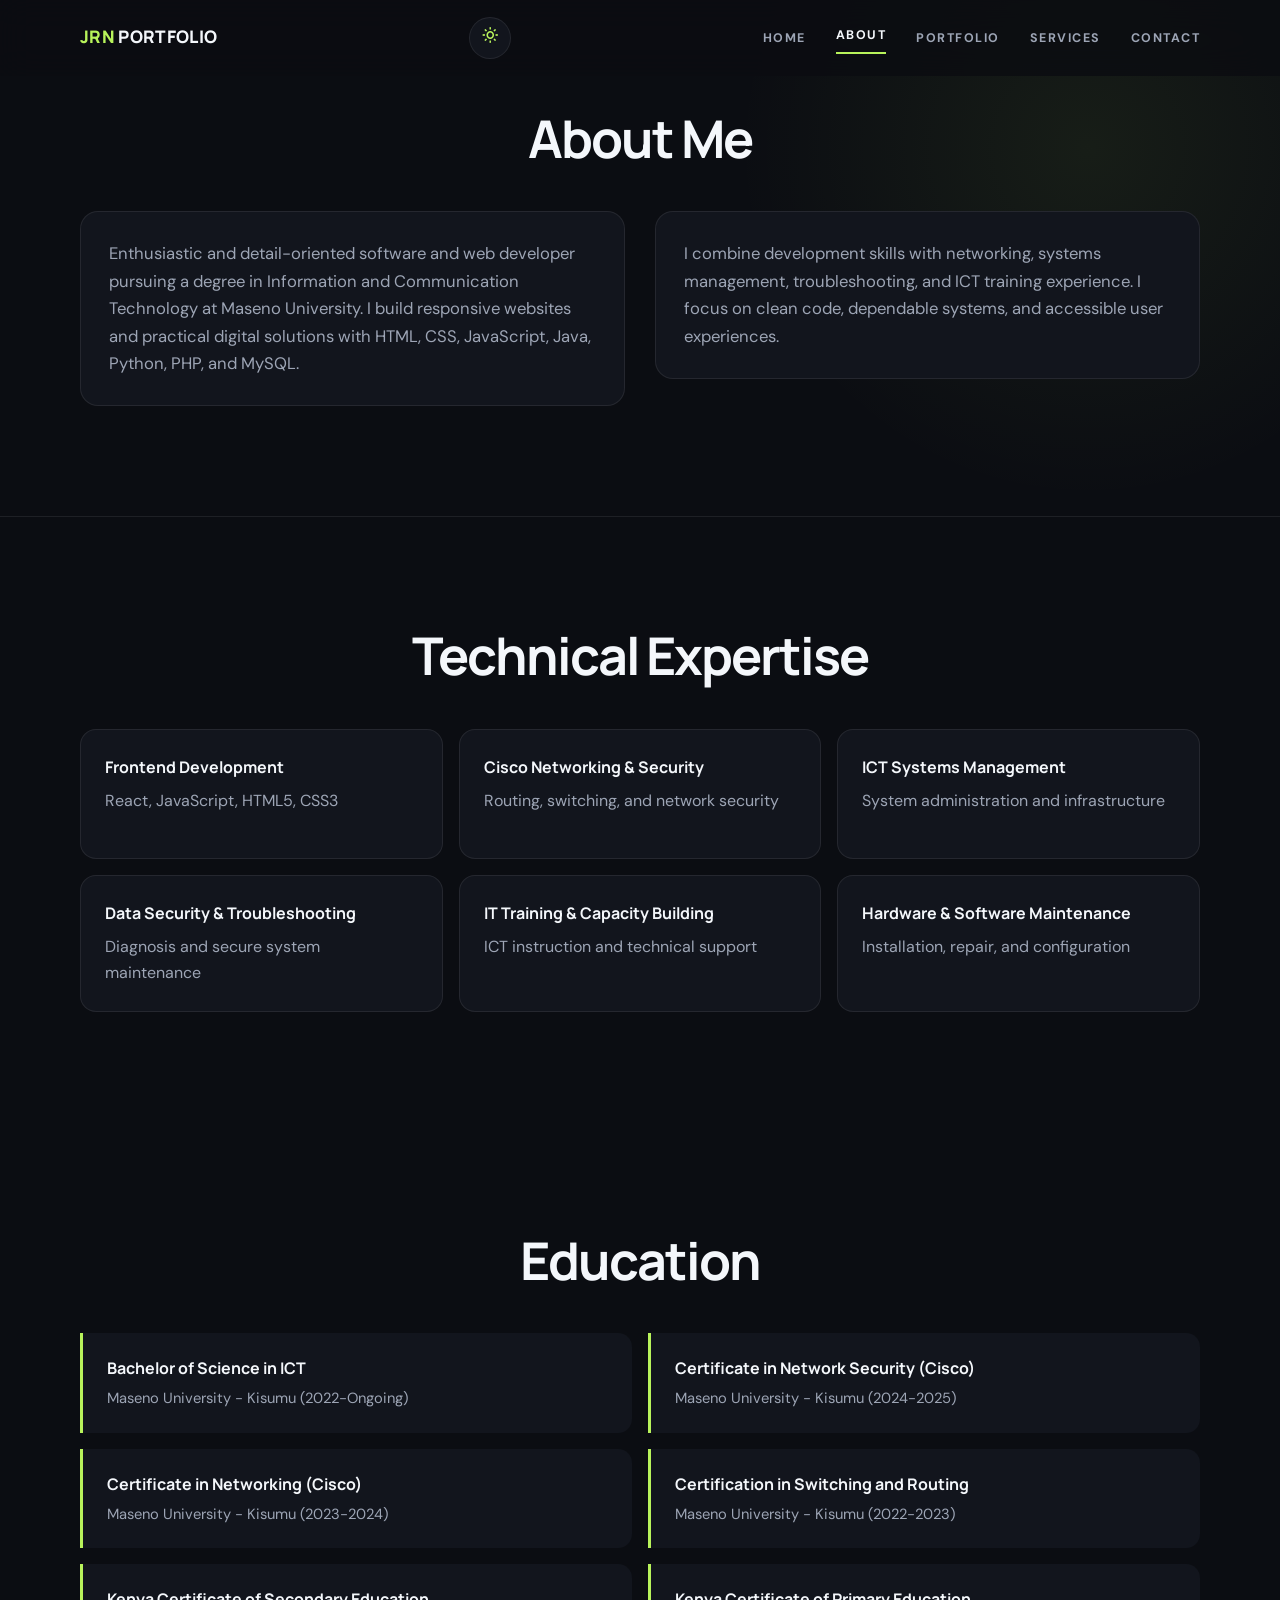
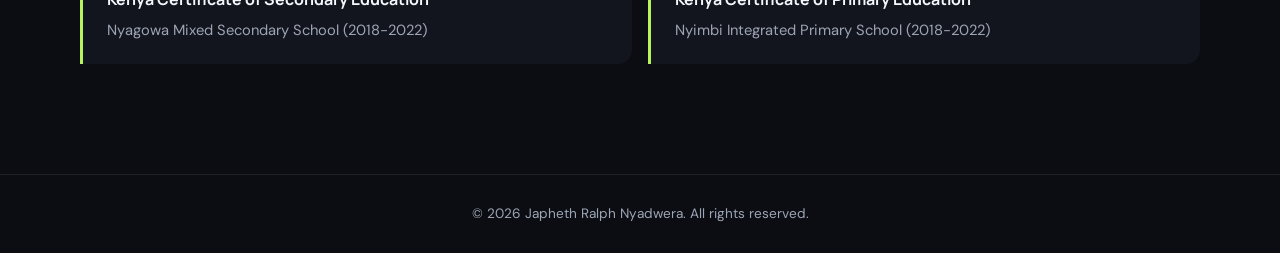
==== about.html @ 7f47b4f3 "Publish multipage portfolio site Add the separate portfolio pages, project gallery, shared interacti" ====
<!DOCTYPE html>
<html lang="en">
<head>
    <meta charset="UTF-8">
    <meta name="viewport" content="width=device-width, initial-scale=1.0">
    <title>About - Japheth Ralph Nyadwera</title>
    <meta name="description" content="Learn about Japheth Ralph Nyadwera's ICT studies, technical expertise, and education.">
    <meta name="theme-color" content="#0b0d12">
    <meta name="color-scheme" content="dark light">
    <link rel="icon" href="assets/favicon.svg" type="image/svg+xml">
    <link href="https://unpkg.com/boxicons@2.1.4/css/boxicons.min.css" rel="stylesheet">
    <link rel="stylesheet" href="style.css">
</head>
<body>
    <a class="skip-link" href="#main-content">Skip to content</a>
    <header>
        <div class="container">
            <a class="logo" href="index.html"><span class="logo-highlight">JRN</span> PORTFOLIO</a>
            <button class="theme-toggle" type="button" aria-label="Switch to light theme" aria-pressed="false"><i class="bx bx-sun" aria-hidden="true"></i></button>
            <nav>
                <button class="hamburger" type="button" aria-label="Open navigation" aria-expanded="false"><span></span><span></span><span></span></button>
                <ul class="nav-links">
                    <li><a href="index.html">HOME</a></li><li class="active"><a href="about.html" aria-current="page">ABOUT</a></li><li><a href="portfolio.html">PORTFOLIO</a></li><li><a href="services.html">SERVICES</a></li><li><a href="contact.html">CONTACT</a></li>
                </ul>
            </nav>
        </div>
    </header>
    <main id="main-content">
        <section class="section about-section">
            <div class="container">
                <h1 class="page-title">About Me</h1>
                <div class="about-content">
                    <p>Enthusiastic and detail-oriented software and web developer pursuing a degree in Information and Communication Technology at Maseno University. I build responsive websites and practical digital solutions with HTML, CSS, JavaScript, Java, Python, PHP, and MySQL.</p>
                    <p>I combine development skills with networking, systems management, troubleshooting, and ICT training experience. I focus on clean code, dependable systems, and accessible user experiences.</p>
                </div>
            </div>
        </section>
        <section class="section technical-expertise">
            <div class="container">
                <h2>Technical Expertise</h2>
                <div class="skills-list">
                    <div class="skill-item"><h3>Frontend Development</h3><p>React, JavaScript, HTML5, CSS3</p></div>
                    <div class="skill-item"><h3>Cisco Networking &amp; Security</h3><p>Routing, switching, and network security</p></div>
                    <div class="skill-item"><h3>ICT Systems Management</h3><p>System administration and infrastructure</p></div>
                    <div class="skill-item"><h3>Data Security &amp; Troubleshooting</h3><p>Diagnosis and secure system maintenance</p></div>
                    <div class="skill-item"><h3>IT Training &amp; Capacity Building</h3><p>ICT instruction and technical support</p></div>
                    <div class="skill-item"><h3>Hardware &amp; Software Maintenance</h3><p>Installation, repair, and configuration</p></div>
                </div>
            </div>
        </section>
        <section class="section education">
            <div class="container">
                <h2>Education</h2>
                <ul class="education-list">
                    <li><strong>Bachelor of Science in ICT</strong><p>Maseno University - Kisumu (2022-Ongoing)</p></li>
                    <li><strong>Certificate in Network Security (Cisco)</strong><p>Maseno University - Kisumu (2024-2025)</p></li>
                    <li><strong>Certificate in Networking (Cisco)</strong><p>Maseno University - Kisumu (2023-2024)</p></li>
                    <li><strong>Certification in Switching and Routing</strong><p>Maseno University - Kisumu (2022-2023)</p></li>
                    <li><strong>Kenya Certificate of Secondary Education</strong><p>Nyagowa Mixed Secondary School (2018-2022)</p></li>
                    <li><strong>Kenya Certificate of Primary Education</strong><p>Nyimbi Integrated Primary School (2018-2022)</p></li>
                </ul>
            </div>
        </section>
    </main>
    <footer><div class="container">&copy; <span id="year"></span> Japheth Ralph Nyadwera. All rights reserved.</div></footer>
    <button class="back-to-top" type="button" aria-label="Back to top" title="Back to top" hidden><i class="bx bx-up-arrow-alt" aria-hidden="true"></i></button>
    <script src="script.js"></script>
</body>
</html>
---- style.css ----
@import url('https://fonts.googleapis.com/css2?family=DM+Sans:wght@400;500;600;700&family=Manrope:wght@600;700;800&display=swap');

:root {
  --bg: #0b0d12;
  --surface: #12151d;
  --surface-2: #171b24;
  --text: #f4f7fb;
  --muted: #9da5b5;
  --accent: #b8f35b;
  --accent-2: #74d7b5;
  --border: rgba(255, 255, 255, 0.08);
  --header-height: 76px;
  --shadow: 0 20px 60px rgba(0, 0, 0, 0.28);
}

[data-theme="light"] {
  --bg: #f4f6f1;
  --surface: #ffffff;
  --surface-2: #edf0e8;
  --text: #192119;
  --muted: #566254;
  --accent: #527d16;
  --accent-2: #19745d;
  --border: rgba(25, 33, 25, 0.12);
  --shadow: 0 20px 60px rgba(25, 33, 25, 0.12);
}

* {
  box-sizing: border-box;
  margin: 0;
  padding: 0;
}

html {
  scroll-behavior: smooth;
  scroll-padding-top: var(--header-height);
}

body {
  background:
    radial-gradient(circle at 85% 8%, rgba(184, 243, 91, 0.07), transparent 22rem),
    var(--bg);
  color: var(--text);
  font-family: 'DM Sans', sans-serif;
  line-height: 1.65;
}

body.menu-open {
  overflow: hidden;
}

a {
  color: inherit;
  text-decoration: none;
}

button,
input,
textarea {
  font: inherit;
}

:focus-visible {
  outline: 3px solid var(--accent);
  outline-offset: 4px;
}

img {
  display: block;
  max-width: 100%;
}

.container {
  width: min(1120px, calc(100% - 40px));
  margin-inline: auto;
}

header {
  position: fixed;
  inset: 0 0 auto;
  z-index: 100;
  height: var(--header-height);
  background: rgba(11, 13, 18, 0.82);
  border-bottom: 1px solid transparent;
  backdrop-filter: blur(16px);
  transition: 0.3s ease;
}

header.scrolled {
  border-bottom-color: var(--border);
}

[data-theme="light"] header {
  background: rgba(244, 246, 241, 0.88);
}

header .container {
  height: 100%;
  display: flex;
  align-items: center;
  justify-content: space-between;
}

.logo {
  font-family: 'Manrope', sans-serif;
  font-size: 1.08rem;
  font-weight: 800;
  letter-spacing: 0.02em;
}

.logo-highlight,
.heading span,
.name-highlight {
  color: var(--accent);
}

.nav-links {
  display: flex;
  align-items: center;
  gap: 30px;
  list-style: none;
}

.nav-links a {
  color: var(--muted);
  font-size: 0.78rem;
  font-weight: 700;
  letter-spacing: 0.12em;
  transition: color 0.25s ease;
}

.nav-links a:hover,
.nav-links li.active a {
  color: var(--text);
}

.nav-links li.active a::after {
  content: '';
  display: block;
  width: 100%;
  height: 2px;
  margin-top: 5px;
  background: var(--accent);
}

.hamburger {
  display: none;
  width: 42px;
  height: 42px;
  border: 1px solid var(--border);
  border-radius: 50%;
  background: transparent;
  cursor: pointer;
}

.theme-toggle {
  width: 42px;
  height: 42px;
  flex: 0 0 42px;
  border: 1px solid var(--border);
  border-radius: 50%;
  background: var(--surface);
  color: var(--accent);
  font-size: 1.15rem;
  cursor: pointer;
  transition: 0.25s ease;
}

.theme-toggle:hover {
  border-color: var(--accent);
  transform: translateY(-2px);
}

.back-to-top {
  position: fixed;
  right: 24px;
  bottom: 24px;
  z-index: 90;
  width: 48px;
  height: 48px;
  border: 1px solid var(--border);
  border-radius: 50%;
  background: var(--accent);
  color: #11140d;
  font-size: 1.5rem;
  box-shadow: var(--shadow);
  cursor: pointer;
  transition: transform 0.2s ease, box-shadow 0.2s ease;
}

.back-to-top:hover {
  transform: translateY(-3px);
  box-shadow: 0 12px 30px rgba(0, 0, 0, 0.2);
}

.back-to-top[hidden] {
  display: none;
}

[data-theme="light"] .back-to-top {
  color: #fff;
}

.hamburger span {
  display: block;
  width: 18px;
  height: 2px;
  margin: 4px auto;
  background: var(--text);
  transition: 0.3s ease;
}

.section {
  padding: 110px 0;
}

.section h2,
.heading,
.page-title {
  margin-bottom: 44px;
  font-family: 'Manrope', sans-serif;
  font-size: clamp(2rem, 5vw, 3.25rem);
  line-height: 1.1;
  letter-spacing: -0.04em;
  text-align: center;
}

#home {
  min-height: 100vh;
  display: grid;
  align-items: center;
  padding-top: calc(var(--header-height) + 65px);
  padding-bottom: 65px;
}

.hero {
  display: grid;
  grid-template-columns: minmax(0, 1.15fr) minmax(280px, 0.75fr);
  align-items: center;
  gap: clamp(50px, 8vw, 100px);
}

.hero-content {
  max-width: 670px;
}

.eyebrow {
  display: inline-flex;
  align-items: center;
  gap: 10px;
  margin-bottom: 18px;
  color: var(--accent);
  font-size: 0.78rem;
  font-weight: 700;
  letter-spacing: 0.16em;
  text-transform: uppercase;
}

.eyebrow::before {
  content: '';
  width: 34px;
  height: 1px;
  background: var(--accent);
}

.name {
  max-width: 760px;
  margin-bottom: 14px;
  font-family: 'Manrope', sans-serif;
  font-size: clamp(3rem, 7vw, 6.2rem);
  line-height: 0.94;
  letter-spacing: -0.065em;
}

.title {
  margin-bottom: 24px;
  color: var(--accent-2);
  font-family: 'Manrope', sans-serif;
  font-size: clamp(1.15rem, 2vw, 1.55rem);
}

.bio,
.about-content p {
  max-width: 620px;
  color: var(--muted);
  font-size: 1.04rem;
}

.action-buttons {
  display: flex;
  align-items: center;
  gap: 14px;
  margin-top: 32px;
}

.cv-button,
.btn {
  display: inline-flex;
  align-items: center;
  justify-content: center;
  min-height: 48px;
  padding: 12px 22px;
  border: 1px solid var(--accent);
  border-radius: 999px;
  background: var(--accent);
  color: #11140d;
  font-size: 0.92rem;
  font-weight: 700;
  transition: 0.25s ease;
}

.cv-button i {
  margin-left: 8px;
  font-size: 1.1rem;
}

.cv-button:hover,
.btn:hover {
  transform: translateY(-3px);
  box-shadow: 0 12px 30px rgba(184, 243, 91, 0.16);
}

.profile-image-container {
  position: relative;
  max-width: 400px;
  justify-self: end;
}

.profile-image-container::before,
.profile-image-container::after {
  content: '';
  position: absolute;
  z-index: -1;
  border: 1px solid rgba(184, 243, 91, 0.32);
  border-radius: 30px;
}

.profile-image-container::before {
  inset: -16px 16px 16px -16px;
}

.profile-image-container::after {
  width: 90px;
  height: 90px;
  right: -38px;
  bottom: -32px;
  border-radius: 50%;
  background: var(--accent);
  opacity: 0.12;
}

.image-wrapper {
  overflow: hidden;
  border: 1px solid var(--border);
  border-radius: 28px;
  background: var(--surface);
  box-shadow: var(--shadow);
}

.profile-image {
  aspect-ratio: 4 / 5;
  width: 100%;
  object-fit: cover;
  object-position: center 20%;
  filter: saturate(0.88) contrast(1.03);
}

#home > .social-media {
  position: absolute;
  right: 28px;
  bottom: 28px;
  z-index: 2;
  display: flex;
  flex-direction: column;
  gap: 8px;
}

.social-media a,
.social-links a {
  display: inline-grid;
  width: 42px;
  height: 42px;
  place-items: center;
  border: 1px solid var(--border);
  border-radius: 50%;
  color: var(--muted);
  transition: 0.25s ease;
}

.social-media a:hover,
.social-links a:hover {
  border-color: var(--accent);
  color: var(--accent);
  transform: translateY(-3px);
}

.about-section {
  border-bottom: 1px solid var(--border);
}

.about-content {
  display: grid;
  grid-template-columns: 1fr 1fr;
  gap: 30px;
  align-items: start;
}

.about-content p {
  max-width: none;
  margin: 0;
  padding: 28px;
  border: 1px solid var(--border);
  border-radius: 18px;
  background: var(--surface);
}

.skills-list {
  display: grid;
  grid-template-columns: repeat(3, 1fr);
  gap: 16px;
}

.skill-item {
  min-height: 130px;
  padding: 24px;
  border: 1px solid var(--border);
  border-radius: 16px;
  background: var(--surface);
  transition: 0.25s ease;
}

.skill-item:hover {
  border-color: rgba(184, 243, 91, 0.35);
  transform: translateY(-4px);
}

.skill-item h3 {
  font-family: 'Manrope', sans-serif;
  font-size: 1rem;
}

.skill-item p {
  margin-top: 8px;
  color: var(--muted);
}

.education-list {
  display: grid;
  grid-template-columns: repeat(2, 1fr);
  gap: 16px;
  list-style: none;
}

.education-list li {
  padding: 22px 24px;
  border-left: 3px solid var(--accent);
  border-radius: 0 14px 14px 0;
  background: var(--surface);
}

.education-list strong {
  display: block;
  margin-bottom: 5px;
  font-family: 'Manrope', sans-serif;
}

.education-list p {
  color: var(--muted);
  font-size: 0.92rem;
}

.projects {
  background: var(--surface);
  border-block: 1px solid var(--border);
}

.section-subtitle {
  margin: -30px 0 44px;
  color: var(--muted);
  text-align: center;
}

.project-profile-link {
  margin-bottom: 24px;
}

.project-empty-state {
  margin: 24px 0;
  color: var(--muted);
  text-align: center;
}

.project-card {
  display: grid;
  grid-template-columns: 1fr;
  margin-bottom: 20px;
  border: 1px solid var(--border);
  border-radius: 20px;
  background: var(--bg);
  overflow: hidden;
  transition: 0.25s ease;
}

.project-grid {
  display: grid;
  grid-template-columns: repeat(2, minmax(0, 1fr));
  gap: 18px;
}

.project-grid .project-card {
  min-width: 0;
  margin: 0;
  padding: 0;
  display: flex;
  flex-direction: column;
}

.project-grid .project-card > h3,
.project-grid .project-card > .project-description,
.project-grid .project-card > .project-details,
.project-grid .project-card > .tech-tags {
  margin-right: 24px;
  margin-left: 24px;
}

.project-grid .project-card > h3 {
  margin-bottom: 8px;
  font-family: 'Manrope', sans-serif;
  font-size: clamp(1.25rem, 2.5vw, 1.65rem);
  letter-spacing: -0.03em;
}

.project-grid .project-card > .project-details {
  margin-top: 16px;
  margin-bottom: 16px;
}

.project-grid .project-links {
  margin: auto 24px 24px;
  padding-top: 18px;
}

.project-grid .project-preview {
  width: 100%;
  margin-bottom: 24px;
}

.preview-nutrition.has-screenshot img {
  object-position: center bottom;
}

.project-preview {
  position: relative;
  height: 210px;
  display: grid;
  place-items: center;
  overflow: hidden;
  border-bottom: 1px solid var(--border);
  background:
    linear-gradient(145deg, rgba(184, 243, 91, 0.16), transparent 42%),
    linear-gradient(135deg, #171c25, #0d1017);
}

.project-preview::before {
  content: '';
  position: absolute;
  width: 72%;
  height: 66%;
  border: 1px solid rgba(255, 255, 255, 0.11);
  border-radius: 12px;
  background:
    linear-gradient(90deg, transparent 0 12%, rgba(255, 255, 255, 0.06) 12% 16%, transparent 16%),
    linear-gradient(#202630, #151922);
  box-shadow: 0 24px 45px rgba(0, 0, 0, 0.38);
  transform: perspective(700px) rotateY(-8deg) rotateX(3deg);
}

.project-preview::after {
  content: '';
  position: absolute;
  width: 42%;
  height: 7px;
  border-radius: 999px;
  background: var(--accent);
  box-shadow: 0 24px 0 rgba(184, 243, 91, 0.22), 0 48px 0 rgba(255, 255, 255, 0.09);
  transform: translate(-22%, -28%);
}

.project-preview i {
  position: relative;
  z-index: 2;
  width: 58px;
  height: 58px;
  display: grid;
  place-items: center;
  margin-left: 58%;
  margin-top: -55px;
  border: 1px solid rgba(255, 255, 255, 0.12);
  border-radius: 14px;
  background: rgba(11, 13, 18, 0.82);
  color: var(--accent);
  font-size: 1.7rem;
  box-shadow: 0 12px 30px rgba(0, 0, 0, 0.35);
}

.project-preview img {
  position: absolute;
  inset: 0;
  z-index: 1;
  width: 100%;
  height: 100%;
  object-fit: cover;
  object-position: top center;
  opacity: 1;
  filter: none;
  mix-blend-mode: normal;
}

.project-preview i {
  z-index: 2;
}

.project-preview.has-screenshot::before,
.project-preview.has-screenshot::after {
  display: none;
}

.project-preview.has-screenshot i {
  display: none;
}

.project-filters {
  display: grid;
  grid-template-columns: minmax(220px, 1fr) auto;
  gap: 16px;
  align-items: center;
  margin: 30px 0 24px;
}

.project-search {
  width: 100%;
  min-height: 48px;
  padding: 12px 16px;
  border: 1px solid var(--border);
  border-radius: 12px;
  background: var(--bg);
  color: var(--text);
}

.project-filter-buttons {
  display: flex;
  flex-wrap: wrap;
  gap: 8px;
}

.project-filter {
  min-height: 42px;
  padding: 9px 14px;
  border: 1px solid var(--border);
  border-radius: 999px;
  background: transparent;
  color: var(--muted);
  cursor: pointer;
  transition: 0.2s ease;
}

.project-filter:hover,
.project-filter[aria-pressed="true"] {
  border-color: var(--accent);
  background: rgba(184, 243, 91, 0.1);
  color: var(--accent);
}

.project-result-count {
  min-height: 24px;
  margin-bottom: 14px;
  color: var(--muted);
  font-size: 0.9rem;
}

.project-card[hidden] {
  display: none;
}

.project-demo-note {
  align-self: center;
  color: var(--muted);
  font-size: 0.82rem;
}

.form-note {
  color: var(--muted);
  font-size: 0.88rem;
}

.skip-link {
  position: fixed;
  top: 8px;
  left: 8px;
  z-index: 200;
  padding: 10px 14px;
  border-radius: 8px;
  background: var(--accent);
  color: #11140d;
  transform: translateY(-150%);
}

.skip-link:focus {
  transform: translateY(0);
}

.sr-only {
  position: absolute;
  width: 1px;
  height: 1px;
  padding: 0;
  margin: -1px;
  overflow: hidden;
  clip: rect(0, 0, 0, 0);
  white-space: nowrap;
  border: 0;
}

.preview-rental { background: linear-gradient(145deg, rgba(116, 215, 181, 0.18), transparent 46%), linear-gradient(135deg, #172027, #0c1015); }
.preview-digital { background: linear-gradient(145deg, rgba(110, 132, 255, 0.18), transparent 46%), linear-gradient(135deg, #19182a, #0d0e16); }
.preview-alert { background: linear-gradient(145deg, rgba(255, 177, 92, 0.16), transparent 46%), linear-gradient(135deg, #251e16, #11100d); }
.preview-wifi { background: linear-gradient(145deg, rgba(71, 184, 255, 0.16), transparent 46%), linear-gradient(135deg, #15232b, #0c1014); }
.preview-housing { background: linear-gradient(145deg, rgba(184, 243, 91, 0.18), transparent 46%), linear-gradient(135deg, #1b2518, #0d110c); }
.preview-auth { background: linear-gradient(145deg, rgba(216, 124, 255, 0.16), transparent 46%), linear-gradient(135deg, #231829, #100d14); }
.preview-websites { background: linear-gradient(145deg, rgba(255, 105, 145, 0.16), transparent 46%), linear-gradient(135deg, #26171d, #110d10); }
.preview-nutrition { background: linear-gradient(145deg, rgba(255, 190, 92, 0.19), transparent 46%), linear-gradient(135deg, #252216, #11110c); }
.preview-attendance { background: linear-gradient(145deg, rgba(97, 214, 196, 0.17), transparent 46%), linear-gradient(135deg, #162622, #0c100f); }
.preview-portfolio { background: linear-gradient(145deg, rgba(184, 243, 91, 0.18), transparent 46%), linear-gradient(135deg, #1a2118, #0d100c); }

.project-card:hover {
  border-color: rgba(184, 243, 91, 0.28);
  transform: translateY(-4px);
}

.project-content {
  padding: clamp(24px, 5vw, 42px);
}

.project-content h3 {
  margin-bottom: 8px;
  font-family: 'Manrope', sans-serif;
  font-size: clamp(1.4rem, 3vw, 2rem);
  letter-spacing: -0.03em;
}

.project-description {
  color: var(--accent);
  font-weight: 600;
}

.project-details {
  max-width: 820px;
  margin: 18px 0;
  color: var(--muted);
}

.tech-tags,
.project-links,
.achievements {
  display: flex;
  flex-wrap: wrap;
  gap: 10px;
}

.tech-tags {
  margin-bottom: 22px;
}

.tech-tags span,
.achievement-badge {
  padding: 7px 12px;
  border: 1px solid var(--border);
  border-radius: 999px;
  background: var(--surface-2);
  color: var(--muted);
  font-size: 0.78rem;
}

.features {
  margin: 18px 0 24px;
  padding: 18px 22px;
  border-radius: 12px;
  background: rgba(184, 243, 91, 0.055);
}

.features h4 {
  margin-bottom: 8px;
  color: var(--accent);
}

.features ul {
  padding-left: 18px;
  color: var(--muted);
}

.project-links {
  margin-top: 18px;
}

.btn-outline {
  border-color: var(--border);
  background: transparent;
  color: var(--text);
}

.services-container {
  display: grid;
  grid-template-columns: repeat(3, 1fr);
  gap: 16px;
}

.service-box {
  min-height: 260px;
  padding: 30px;
  border: 1px solid var(--border);
  border-radius: 18px;
  background: var(--surface);
  transition: 0.25s ease;
}

.service-box:hover {
  border-color: rgba(184, 243, 91, 0.35);
  transform: translateY(-5px);
}

.service-box i {
  display: block;
  margin-bottom: 38px;
  color: var(--accent);
  font-size: 2.2rem;
}

.service-box h3 {
  margin-bottom: 10px;
  font-family: 'Manrope', sans-serif;
}

.service-box p {
  color: var(--muted);
  font-size: 0.95rem;
}

.contact-container {
  display: grid;
  grid-template-columns: 0.85fr 1.15fr;
  gap: 20px;
}

.contact-info,
.contact-form {
  padding: clamp(24px, 4vw, 38px);
  border: 1px solid var(--border);
  border-radius: 20px;
  background: var(--surface);
}

.contact-info h3 {
  margin-bottom: 24px;
  font-family: 'Manrope', sans-serif;
  font-size: 1.5rem;
}

.detail-item {
  display: flex;
  gap: 16px;
  margin-bottom: 22px;
}

.detail-item i {
  width: 42px;
  height: 42px;
  flex: 0 0 42px;
  display: grid;
  place-items: center;
  border-radius: 50%;
  background: rgba(184, 243, 91, 0.09);
  color: var(--accent);
}

.detail-item h4 {
  margin-bottom: 3px;
}

.detail-item a {
  display: block;
  color: var(--muted);
}

.detail-item a:hover {
  color: var(--accent);
}

.sms-btn {
  width: fit-content;
  margin-top: 10px;
  padding: 8px 14px;
  border: 1px solid var(--border);
  border-radius: 999px;
  font-size: 0.82rem;
}

.social-media .social-links,
.social-links {
  display: flex;
  flex-wrap: wrap;
  gap: 8px;
  margin-top: 10px;
}

.contact-form form {
  display: grid;
  gap: 12px;
}

.form-group input,
.form-group textarea {
  width: 100%;
  border: 1px solid var(--border);
  border-radius: 10px;
  background: var(--bg);
  color: var(--text);
  font: inherit;
  outline: none;
  padding: 14px 16px;
  transition: 0.25s ease;
}

.form-group textarea {
  min-height: 150px;
  resize: vertical;
}

.form-group input:focus,
.form-group textarea:focus {
  border-color: var(--accent);
  box-shadow: 0 0 0 3px rgba(184, 243, 91, 0.08);
}

.contact-form .btn {
  border: 0;
  cursor: pointer;
  justify-self: start;
}

footer {
  padding: 28px 0;
  border-top: 1px solid var(--border);
  color: var(--muted);
  font-size: 0.85rem;
  text-align: center;
}

@media (max-width: 900px) {
  .hero {
    grid-template-columns: 1fr 280px;
    gap: 36px;
  }

  .skills-list,
  .services-container {
    grid-template-columns: repeat(2, 1fr);
  }

  .contact-container {
    grid-template-columns: 1fr;
  }

  .project-grid {
    grid-template-columns: 1fr;
  }
}

@media (max-width: 720px) {
  :root {
    --header-height: 68px;
  }

  .container {
    width: min(100% - 30px, 1120px);
  }

  .hamburger {
    display: block;
  }

  .hamburger.active span:nth-child(1) {
    transform: translateY(6px) rotate(45deg);
  }

  .hamburger.active span:nth-child(2) {
    opacity: 0;
  }

  .hamburger.active span:nth-child(3) {
    transform: translateY(-6px) rotate(-45deg);
  }

  .nav-links {
    position: fixed;
    inset: var(--header-height) 0 0;
    display: flex;
    flex-direction: column;
    align-items: center;
    justify-content: center;
    gap: 26px;
    background: var(--bg);
    opacity: 0;
    visibility: hidden;
    transform: translateY(-10px);
    transition: 0.3s ease;
  }

  .nav-links.active {
    opacity: 1;
    visibility: visible;
    transform: translateY(0);
  }

  .nav-links a {
    font-size: 1rem;
  }

  #home {
    min-height: auto;
    padding-top: 120px;
  }

  .hero {
    grid-template-columns: 1fr;
  }

  .profile-image-container {
    width: min(76%, 330px);
    justify-self: center;
  }

  #home > .social-media {
    position: static;
    flex-direction: row;
    margin-top: 36px;
  }

  .section {
    padding: 82px 0;
  }

  .about-content,
  .education-list,
  .skills-list,
  .services-container {
    grid-template-columns: 1fr;
  }

  .project-filters {
    grid-template-columns: 1fr;
  }
}

@media (max-width: 460px) {
  .name {
    font-size: 2.65rem;
  }

  .action-buttons,
  .project-links {
    align-items: stretch;
    flex-direction: column;
  }

  .cv-button,
  .btn {
    width: 100%;
  }

  .profile-image-container {
    width: 82%;
  }

  .skill-item,
  .service-box {
    min-height: 0;
  }

  .back-to-top {
    right: 16px;
    bottom: 16px;
  }
}

@media (prefers-reduced-motion: reduce) {
  *,
  *::before,
  *::after {
    scroll-behavior: auto !important;
    animation-duration: 0.01ms !important;
    animation-iteration-count: 1 !important;
    transition-duration: 0.01ms !important;
  }
}
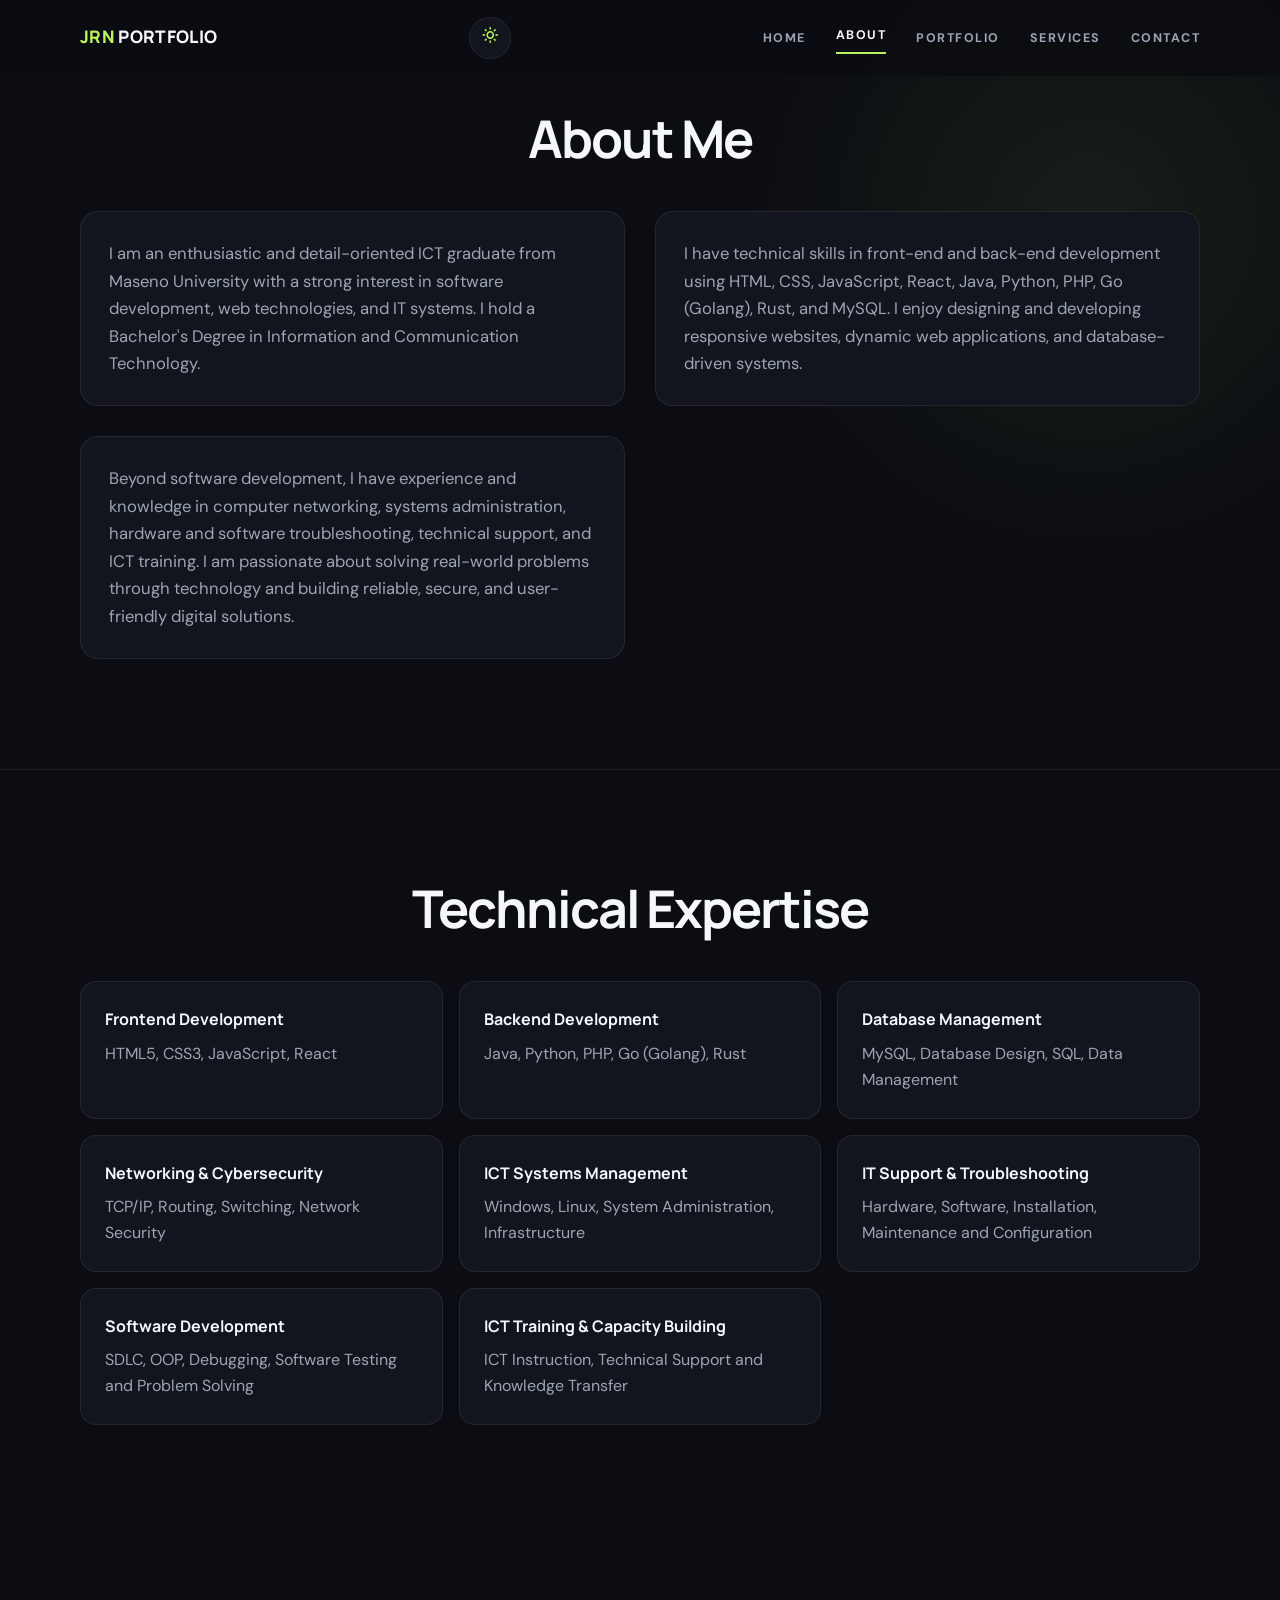
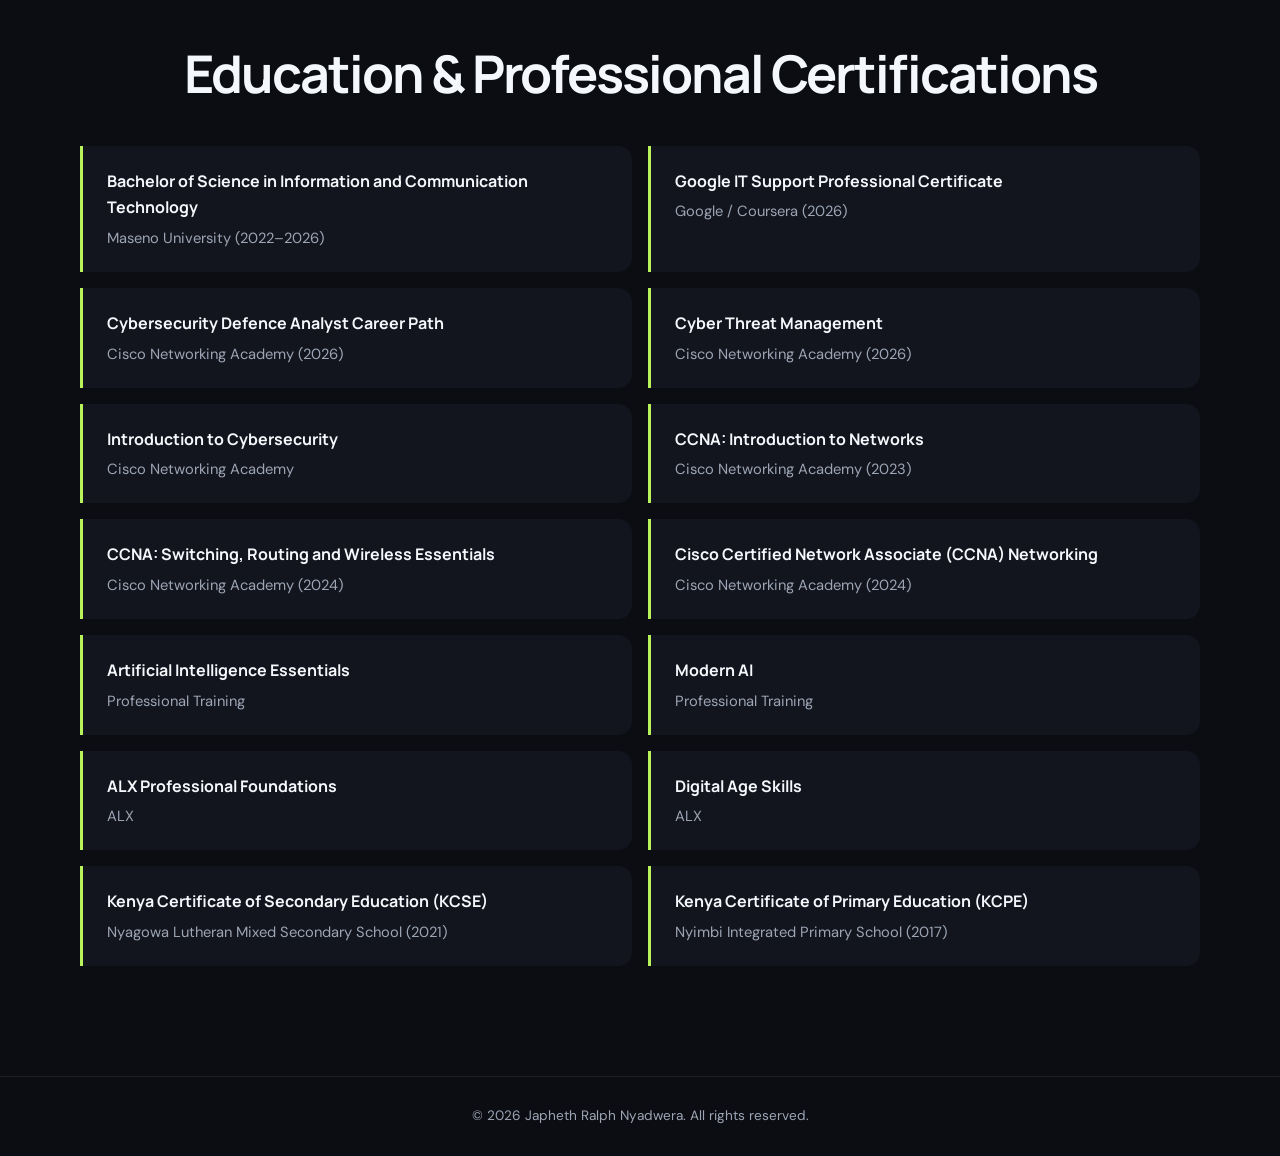
==== commit 3abf3ca5: "Update portfolio pages and styling Apply the remaining local updates to the About, Contact, Portfoli" ====
--- a/about.html
+++ b/about.html
@@ -1,69 +1,243 @@
+
 <!DOCTYPE html>
 <html lang="en">
 <head>
     <meta charset="UTF-8">
     <meta name="viewport" content="width=device-width, initial-scale=1.0">
     <title>About - Japheth Ralph Nyadwera</title>
-    <meta name="description" content="Learn about Japheth Ralph Nyadwera's ICT studies, technical expertise, and education.">
+    <meta name="description" content="Learn about Japheth Ralph Nyadwera, an ICT graduate, software and web developer, and IT support professional.">
     <meta name="theme-color" content="#0b0d12">
     <meta name="color-scheme" content="dark light">
     <link rel="icon" href="assets/favicon.svg" type="image/svg+xml">
+    <link rel="manifest" href="manifest.webmanifest">
+    <link rel="apple-touch-icon" href="assets/pwa-icon-192.png">
+    <meta name="apple-mobile-web-app-capable" content="yes">
+    <meta name="apple-mobile-web-app-title" content="JRN Portfolio">
+    <meta name="apple-mobile-web-app-status-bar-style" content="black-translucent">
     <link href="https://unpkg.com/boxicons@2.1.4/css/boxicons.min.css" rel="stylesheet">
     <link rel="stylesheet" href="style.css">
 </head>
+
 <body>
     <a class="skip-link" href="#main-content">Skip to content</a>
+
     <header>
         <div class="container">
-            <a class="logo" href="index.html"><span class="logo-highlight">JRN</span> PORTFOLIO</a>
-            <button class="theme-toggle" type="button" aria-label="Switch to light theme" aria-pressed="false"><i class="bx bx-sun" aria-hidden="true"></i></button>
+            <a class="logo" href="index.html">
+                <span class="logo-highlight">JRN</span> PORTFOLIO
+            </a>
+
+            <button class="theme-toggle" type="button"
+                aria-label="Switch to light theme" aria-pressed="false">
+                <i class="bx bx-sun" aria-hidden="true"></i>
+            </button>
+
             <nav>
-                <button class="hamburger" type="button" aria-label="Open navigation" aria-expanded="false"><span></span><span></span><span></span></button>
+                <button class="hamburger" type="button"
+                    aria-label="Open navigation" aria-expanded="false">
+                    <span></span><span></span><span></span>
+                </button>
+
                 <ul class="nav-links">
-                    <li><a href="index.html">HOME</a></li><li class="active"><a href="about.html" aria-current="page">ABOUT</a></li><li><a href="portfolio.html">PORTFOLIO</a></li><li><a href="services.html">SERVICES</a></li><li><a href="contact.html">CONTACT</a></li>
+                    <li><a href="index.html">HOME</a></li>
+                    <li class="active"><a href="about.html" aria-current="page">ABOUT</a></li>
+                    <li><a href="portfolio.html">PORTFOLIO</a></li>
+                    <li><a href="services.html">SERVICES</a></li>
+                    <li><a href="contact.html">CONTACT</a></li>
                 </ul>
             </nav>
         </div>
     </header>
+
     <main id="main-content">
+
+        <!-- About Me -->
         <section class="section about-section">
             <div class="container">
                 <h1 class="page-title">About Me</h1>
+
                 <div class="about-content">
-                    <p>Enthusiastic and detail-oriented software and web developer pursuing a degree in Information and Communication Technology at Maseno University. I build responsive websites and practical digital solutions with HTML, CSS, JavaScript, Java, Python, PHP, and MySQL.</p>
-                    <p>I combine development skills with networking, systems management, troubleshooting, and ICT training experience. I focus on clean code, dependable systems, and accessible user experiences.</p>
+                    <p>
+                        I am an enthusiastic and detail-oriented ICT graduate
+                        from Maseno University with a strong interest in
+                        software development, web technologies, and IT systems.
+                        I hold a Bachelor's Degree in Information and
+                        Communication Technology.
+                    </p>
+
+                    <p>
+                        I have technical skills in front-end and back-end
+                        development using HTML, CSS, JavaScript, React,
+                        Java, Python, PHP, Go (Golang), Rust, and MySQL.
+                        I enjoy designing and developing responsive websites,
+                        dynamic web applications, and database-driven systems.
+                    </p>
+
+                    <p>
+                        Beyond software development, I have experience and
+                        knowledge in computer networking, systems administration,
+                        hardware and software troubleshooting, technical support,
+                        and ICT training. I am passionate about solving
+                        real-world problems through technology and building
+                        reliable, secure, and user-friendly digital solutions.
+                    </p>
                 </div>
             </div>
         </section>
+
+        <!-- Technical Expertise -->
         <section class="section technical-expertise">
             <div class="container">
                 <h2>Technical Expertise</h2>
+
                 <div class="skills-list">
-                    <div class="skill-item"><h3>Frontend Development</h3><p>React, JavaScript, HTML5, CSS3</p></div>
-                    <div class="skill-item"><h3>Cisco Networking &amp; Security</h3><p>Routing, switching, and network security</p></div>
-                    <div class="skill-item"><h3>ICT Systems Management</h3><p>System administration and infrastructure</p></div>
-                    <div class="skill-item"><h3>Data Security &amp; Troubleshooting</h3><p>Diagnosis and secure system maintenance</p></div>
-                    <div class="skill-item"><h3>IT Training &amp; Capacity Building</h3><p>ICT instruction and technical support</p></div>
-                    <div class="skill-item"><h3>Hardware &amp; Software Maintenance</h3><p>Installation, repair, and configuration</p></div>
+
+                    <div class="skill-item">
+                        <h3>Frontend Development</h3>
+                        <p>HTML5, CSS3, JavaScript, React</p>
+                    </div>
+
+                    <div class="skill-item">
+                        <h3>Backend Development</h3>
+                        <p>Java, Python, PHP, Go (Golang), Rust</p>
+                    </div>
+
+                    <div class="skill-item">
+                        <h3>Database Management</h3>
+                        <p>MySQL, Database Design, SQL, Data Management</p>
+                    </div>
+
+                    <div class="skill-item">
+                        <h3>Networking &amp; Cybersecurity</h3>
+                        <p>TCP/IP, Routing, Switching, Network Security</p>
+                    </div>
+
+                    <div class="skill-item">
+                        <h3>ICT Systems Management</h3>
+                        <p>Windows, Linux, System Administration, Infrastructure</p>
+                    </div>
+
+                    <div class="skill-item">
+                        <h3>IT Support &amp; Troubleshooting</h3>
+                        <p>Hardware, Software, Installation, Maintenance and Configuration</p>
+                    </div>
+
+                    <div class="skill-item">
+                        <h3>Software Development</h3>
+                        <p>SDLC, OOP, Debugging, Software Testing and Problem Solving</p>
+                    </div>
+
+                    <div class="skill-item">
+                        <h3>ICT Training &amp; Capacity Building</h3>
+                        <p>ICT Instruction, Technical Support and Knowledge Transfer</p>
+                    </div>
+
                 </div>
             </div>
         </section>
-        <section class="section education">
-            <div class="container">
-                <h2>Education</h2>
-                <ul class="education-list">
-                    <li><strong>Bachelor of Science in ICT</strong><p>Maseno University - Kisumu (2022-Ongoing)</p></li>
-                    <li><strong>Certificate in Network Security (Cisco)</strong><p>Maseno University - Kisumu (2024-2025)</p></li>
-                    <li><strong>Certificate in Networking (Cisco)</strong><p>Maseno University - Kisumu (2023-2024)</p></li>
-                    <li><strong>Certification in Switching and Routing</strong><p>Maseno University - Kisumu (2022-2023)</p></li>
-                    <li><strong>Kenya Certificate of Secondary Education</strong><p>Nyagowa Mixed Secondary School (2018-2022)</p></li>
-                    <li><strong>Kenya Certificate of Primary Education</strong><p>Nyimbi Integrated Primary School (2018-2022)</p></li>
-                </ul>
-            </div>
-        </section>
+
+<!-- Education & Professional Certifications -->
+<section class="section education">
+    <div class="container">
+        <h2>Education &amp; Professional Certifications</h2>
+
+        <ul class="education-list">
+
+            <!-- University Education -->
+            <li>
+                <strong>Bachelor of Science in Information and Communication Technology</strong>
+                <p>Maseno University (2022–2026)</p>
+            </li>
+
+            <!-- Google Certification -->
+            <li>
+                <strong>Google IT Support Professional Certificate</strong>
+                <p>Google / Coursera (2026)</p>
+            </li>
+
+            <!-- Cisco Certifications -->
+            <li>
+                <strong>Cybersecurity Defence Analyst Career Path</strong>
+                <p>Cisco Networking Academy (2026)</p>
+            </li>
+
+            <li>
+                <strong>Cyber Threat Management</strong>
+                <p>Cisco Networking Academy (2026)</p>
+            </li>
+
+            <li>
+                <strong>Introduction to Cybersecurity</strong>
+                <p>Cisco Networking Academy</p>
+            </li>
+
+            <li>
+                <strong>CCNA: Introduction to Networks</strong>
+                <p>Cisco Networking Academy (2023)</p>
+            </li>
+
+            <li>
+                <strong>CCNA: Switching, Routing and Wireless Essentials</strong>
+                <p>Cisco Networking Academy (2024)</p>
+            </li>
+
+            <li>
+                <strong>Cisco Certified Network Associate (CCNA) Networking</strong>
+                <p>Cisco Networking Academy (2024)</p>
+            </li>
+
+            <!-- Artificial Intelligence -->
+            <li>
+                <strong>Artificial Intelligence Essentials</strong>
+                <p>Professional Training</p>
+            </li>
+
+            <li>
+                <strong>Modern AI</strong>
+                <p>Professional Training</p>
+            </li>
+
+            <!-- Professional Development -->
+            <li>
+                <strong>ALX Professional Foundations</strong>
+                <p>ALX</p>
+            </li>
+
+            <li>
+                <strong>Digital Age Skills</strong>
+                <p>ALX</p>
+            </li>
+
+            <!-- Secondary Education -->
+            <li>
+                <strong>Kenya Certificate of Secondary Education (KCSE)</strong>
+                <p>Nyagowa Lutheran Mixed Secondary School (2021)</p>
+            </li>
+
+            <!-- Primary Education -->
+            <li>
+                <strong>Kenya Certificate of Primary Education (KCPE)</strong>
+                <p>Nyimbi Integrated Primary School (2017)</p>
+            </li>
+
+        </ul>
+    </div>
+</section>
+
     </main>
-    <footer><div class="container">&copy; <span id="year"></span> Japheth Ralph Nyadwera. All rights reserved.</div></footer>
-    <button class="back-to-top" type="button" aria-label="Back to top" title="Back to top" hidden><i class="bx bx-up-arrow-alt" aria-hidden="true"></i></button>
+
+    <footer>
+        <div class="container">
+            &copy; <span id="year"></span> Japheth Ralph Nyadwera.
+            All rights reserved.
+        </div>
+    </footer>
+
+    <button class="back-to-top" type="button"
+        aria-label="Back to top" title="Back to top" hidden>
+        <i class="bx bx-up-arrow-alt" aria-hidden="true"></i>
+    </button>
+
     <script src="script.js"></script>
 </body>
 </html>
--- a/style.css
+++ b/style.css
@@ -205,7 +205,7 @@
   display: block;
   width: 18px;
   height: 2px;
-  margin: 4px auto;
+  flex: 0 0 2px;
   background: var(--text);
   transition: 0.3s ease;
 }
@@ -320,6 +320,10 @@
   box-shadow: 0 12px 30px rgba(184, 243, 91, 0.16);
 }
 
+.install-button[hidden] {
+  display: none;
+}
+
 .profile-image-container {
   position: relative;
   max-width: 400px;
@@ -918,6 +922,7 @@
 }
 
 .form-group input,
+.form-group select,
 .form-group textarea {
   width: 100%;
   border: 1px solid var(--border);
@@ -985,7 +990,15 @@
   }
 
   .hamburger {
-    display: block;
+    display: flex;
+    flex-direction: column;
+    align-items: center;
+    justify-content: center;
+    gap: 4px;
+  }
+
+  header nav {
+    order: -1;
   }
 
   .hamburger.active span:nth-child(1) {
